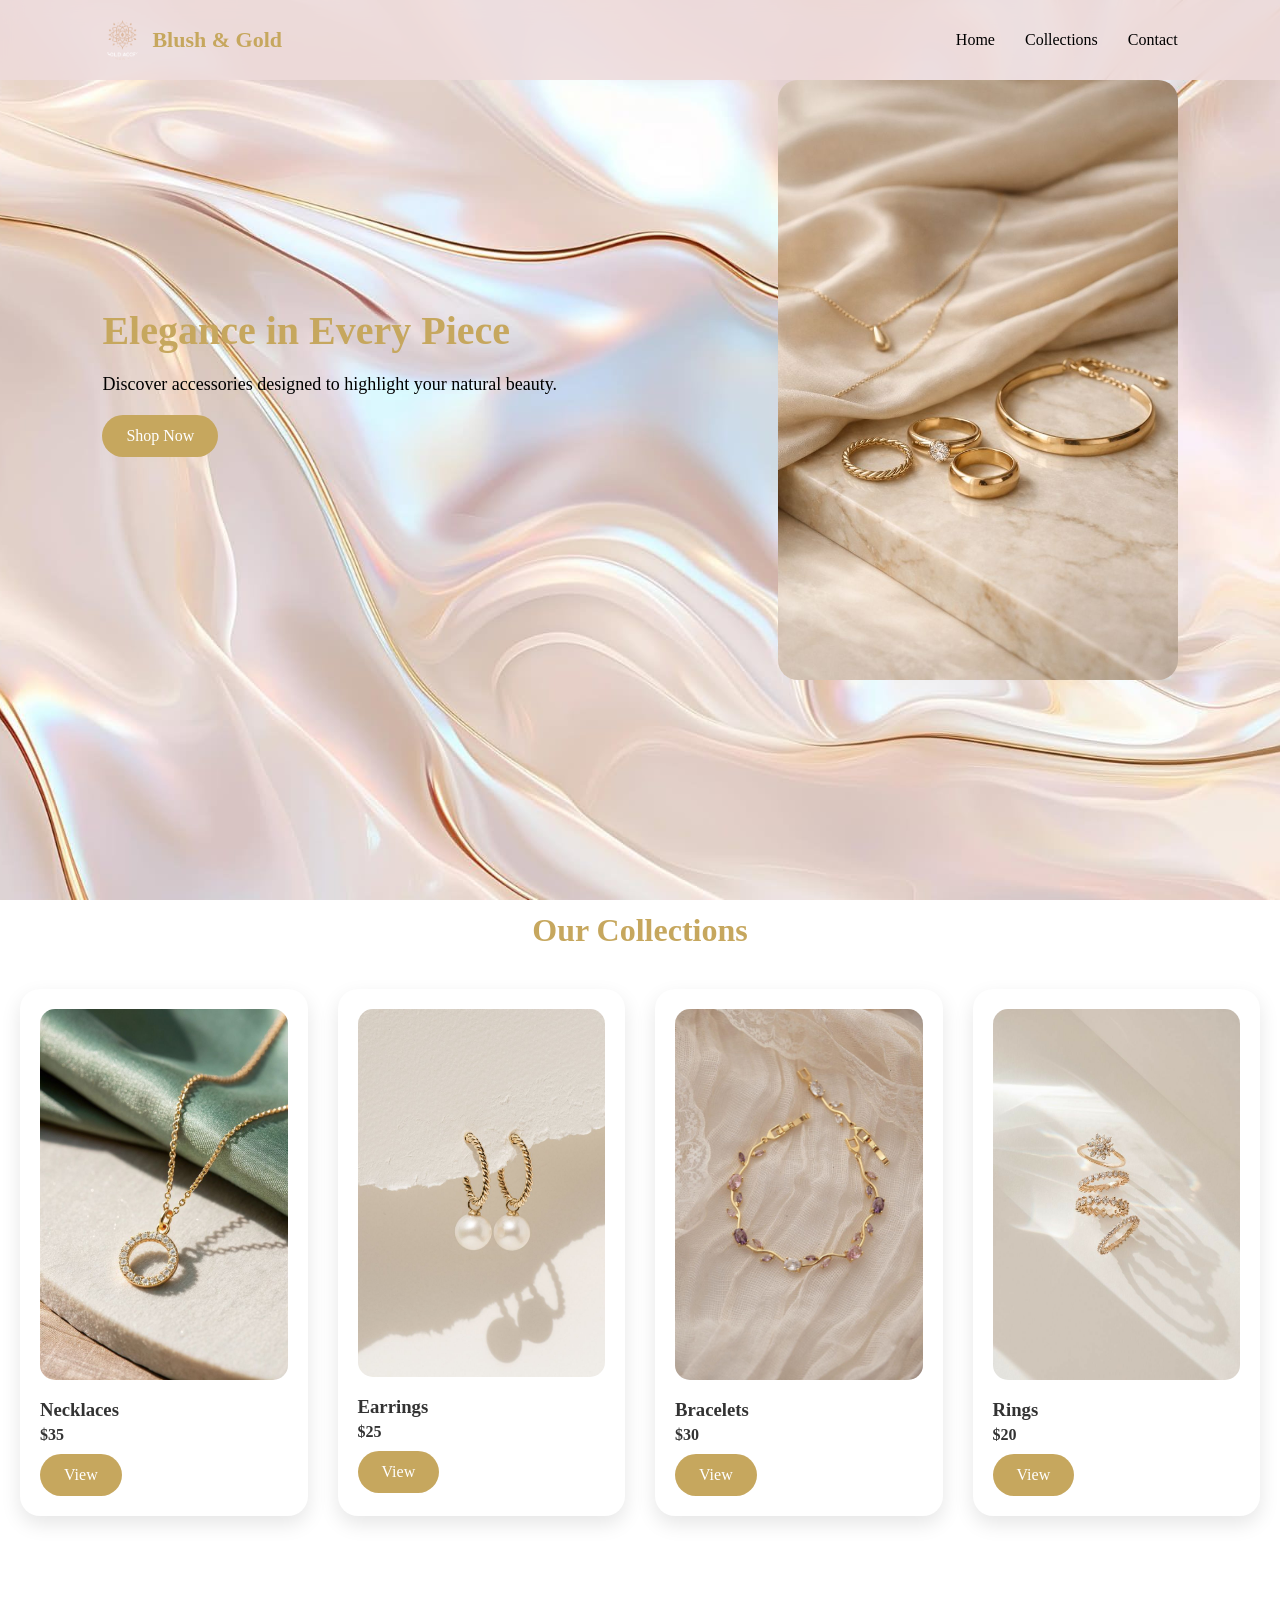
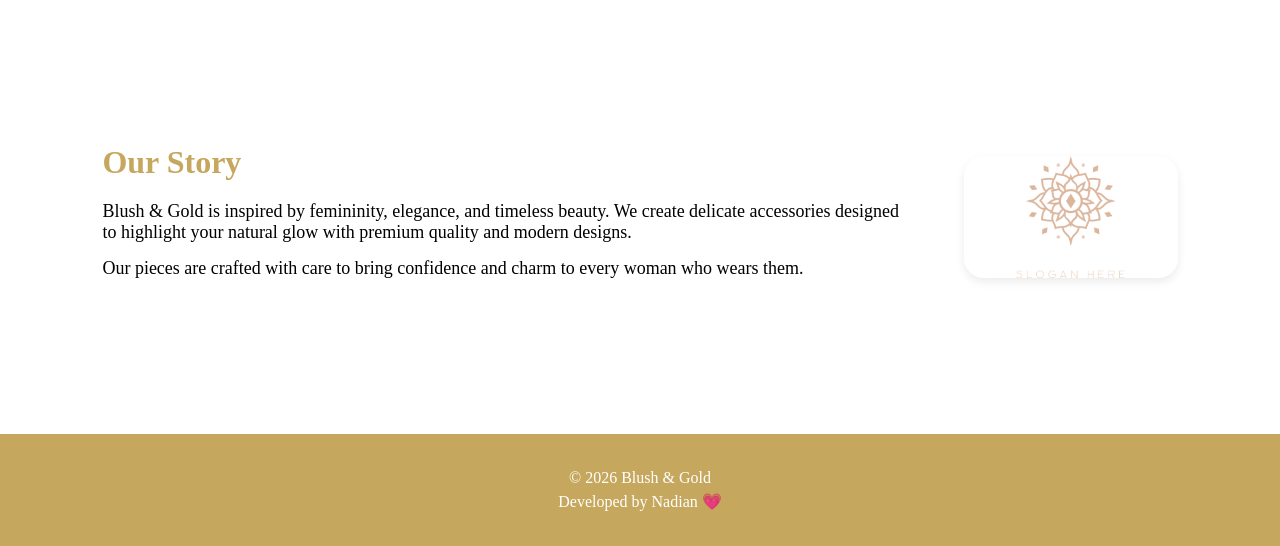
==== index.html @ c76f6188 "first commit" ====
<!DOCTYPE html>
<html lang="en">

<head>
    <meta charset="UTF-8">
    <meta name="viewport" content="width=device-width, initial-scale=1.0">
    <title>Blush & Gold</title>

    <!-- Global CSS -->
    <link rel="stylesheet" href="css/global.css">

    <!-- Home CSS -->
    <link rel="stylesheet" href="css/home.css">
</head>

<body>

    <!-- ===== Navbar ===== -->
    <header>
        <nav class="navbar">
            <div class="logo-container">
                <img src="images/logo.png" alt="Logo" class="logo-img">
                <h1 class="logo">Blush & Gold</h1>
            </div>
            <ul class="nav-links">
                <li><a href="index.html">Home</a></li>
                <li><a href="#">Collections</a></li>
                <li><a href="contact/contact.html">Contact</a></li>
            </ul>
        </nav>
    </header>

    <!-- ===== Hero Section ===== -->
    <section class="hero">
        <div class="hero-text">
            <h2>Elegance in Every Piece</h2>
            <p>Discover accessories designed to highlight your natural beauty.</p>
            <a href="#" class="btn">Shop Now</a>
        </div>

        <div class="hero-image">
            <img src="images/hero.jpg" alt="Accessories">
        </div>
    </section>

    <!-- ===== Collections Section ===== -->
    <section class="collections">
        <h2>Our Collections</h2>

        <div class="collection-grid">

            <div class="card">
                <img src="images/necklace.jpg" alt="">
                <h3>Necklaces</h3>
                <p>$35</p>
                <a href="#" class="btn">View</a>
            </div>

            <div class="card">
                <img src="images/earrings.jpg" alt="">
                <h3>Earrings</h3>
                <p>$25</p>
                <a href="#" class="btn">View</a>
            </div>

            <div class="card">
                <img src="images/bracelet.jpg" alt="">
                <h3>Bracelets</h3>
                <p>$30</p>
                <a href="#" class="btn">View</a>
            </div>

            <div class="card">
                <img src="images/ring.jpg" alt="">
                <h3>Rings</h3>
                <p>$20</p>
                <a href="#" class="btn">View</a>
            </div>

        </div>
    </section>



    <!-- ===== ABOUT SECTION ===== -->
    <section class="about">
        <div class="about-text">
            <h2>Our Story</h2>
            <p>
                Blush & Gold is inspired by femininity, elegance, and timeless beauty.
                We create delicate accessories designed to highlight your natural glow
                with premium quality and modern designs.
            </p>
            <p>
                Our pieces are crafted with care to bring confidence and charm to
                every woman who wears them.
            </p>
        </div>

        <div class="about-image">
            <img src="images/logo.png" alt="About Image">
        </div>
    </section>

    <!-- ===== FOOTER ===== -->
    <footer class="footer">
        <p>© 2026 Blush & Gold</p>
        <p>Developed by Nadian 💗</p>
    </footer>
</body>

</html>
---- css/global.css ----
/* ===== RESET ===== */
* {
    margin: 0;
    padding: 0;
    box-sizing: border-box;
}

body {
    height: 100vh;
    margin: 0;

    background: url("../images/background.jpg") center/cover no-repeat fixed;
}

/* ===== LINKS ===== */
a {
    text-decoration: none;
    color: inherit;
}

/* ===== BUTTON STYLE ===== */
.btn {
    display: inline-block;
    padding: 12px 24px;
    background-color: #C6A75E; /* ذهبي */
    color: white;
    border-radius: 30px;
    transition: 0.3s ease;
}

.btn:hover {
    background-color: #a88745;
    transform: translateY(-3px);
}
---- css/home.css ----
/* ===== NAVBAR ===== */
.navbar {
    display: flex;
    justify-content: space-between;
    align-items: center;
    padding: 20px 8%;

    background-color: rgba(238, 219, 219, 0.85); 
    /* 🔥 أبيض شفاف يخليه واضح وفخم */

    backdrop-filter: blur(10px); 
    /* ✨ يعطي تأثير زجاجي جميل */

    position: fixed;
    width: 100%;
    top: 0;
    left: 0;

    z-index: 1000;
}

/* ===== LOGO STYLE ===== */
.logo-container {
    display: flex;
    align-items: center;
    gap: 10px;
}

.logo-img {
    width: 40px;
    height: 40px;
    border-radius: 50%; /* إذا اللوجو دائري */
    object-fit: cover;
}
.logo {
    font-size: 22px;
    font-weight: bold;
    color: #C6A75E;
}

.hero-logo {
    width: 200px;
    background-color: #FFD700;
    padding: 20px;
    border-radius: 15px;
}

.nav-links {
    list-style: none;
    display: flex;
    gap: 30px;
}

.nav-links li a {
    font-weight: 500;
    transition: 0.3s;
}

.nav-links li a:hover {
    color: #C6A75E;
}
/* ===== HERO SECTION ===== */
.hero {
    display: flex;
    align-items: center;
    justify-content: space-between;
    padding: 80px 8%;
background-size: cover;
background-position: center;
background-repeat: no-repeat;
position: relative;
    gap: 40px;
}

.hero-text h2 {
    font-size: 40px;
    color: #C6A75E;
}

.hero-text p {
    margin: 20px 0;
    font-size: 18px;
}

.hero-image img {
    width: 400px;
    max-width: 100%;
    border-radius: 20px;
}
/* ===== COLLECTIONS SECTION ===== */
.collections {
    min-height: 100vh;   /* 🔥 يخلي القسم ياخد شاشة كاملة */
    display: flex;
    flex-direction: column;
    justify-content: center;
    align-items: center;
    
    background-size: cover;      /* الصورة تغطي الشاشة */
    background-position: center;  /* تتركز بالنص */
    background-repeat: no-repeat; /* ❌ يمنع التكرار */
    
    position: relative;
    color: white;
}

.collections h2 {
    font-size: 32px;
    margin-bottom: 40px;
    color: #C6A75E;
}

.collection-grid {
    display: grid;
    grid-template-columns: repeat(auto-fit, minmax(220px, 1fr));
    gap: 30px;
}

/* ===== CARD DESIGN ===== */
.card {
    background-color: white;   /* 🔥 يخلي الكرت واضح */
    color: #333;               /* 🔥 يخلي النص غامق وواضح */
    padding: 20px;
    border-radius: 20px;
    box-shadow: 0 8px 20px rgba(0,0,0,0.1);
    position: relative;
    z-index: 2;                /* 🔥 يخليه فوق الخلفية */
}

.card:hover {
    transform: translateY(-8px);
}

.card img {
    width: 100%;
    border-radius: 15px;
}

.card h3 {
    margin: 15px 0 5px;
}

.card p {
    margin-bottom: 10px;
    font-weight: bold;
}

/* ===== FOOTER ===== */
.footer {
    background-color: #C6A75E;
    color: white;
    text-align: center;
    padding: 30px 8%;
    margin-top: 60px;
}

.footer p {
    margin: 5px 0;
}

/* ===== ABOUT SECTION ===== */
.about {
    display: flex;
    align-items: center;
    justify-content: space-between;
    padding: 80px 8%;
    gap: 50px;
    background-size: cover;
    background-position: center;
    background-repeat: no-repeat;
    position: relative;
}

.about-text h2 {
    font-size: 32px;
    color: #C6A75E;
    margin-bottom: 20px;
}

.about-text p {
    margin-bottom: 15px;
    font-size: 18px;
}

.about-image img {
    width: 350px;
    max-width: 100%;
    border-radius: 20px;
    box-shadow: 0 4px 10px rgba(0,0,0,0.08);
}



/* ===== CONTACT PAGE ===== */

.contact-section {
    min-height: 100vh;
    padding: 150px 8% 80px; /* مهم بسبب navbar */
    text-align: center;
}

.contact-section h2 {
    font-size: 32px;
    margin-bottom: 10px;
    color: #C6A75E;
}

.contact-form {
    max-width: 500px;
    margin: 40px auto;
    display: flex;
    flex-direction: column;
    gap: 15px;
}

.contact-form input,
.contact-form textarea {
    padding: 12px;
    border-radius: 10px;
    border: 1px solid #ddd;
}

.contact-form button {
    padding: 12px;
    border: none;
    background-color: #C6A75E;
    color: white;
    border-radius: 10px;
    cursor: pointer;
    transition: 0.3s;
}

.contact-form button:hover {
    background-color: #a88745;
}
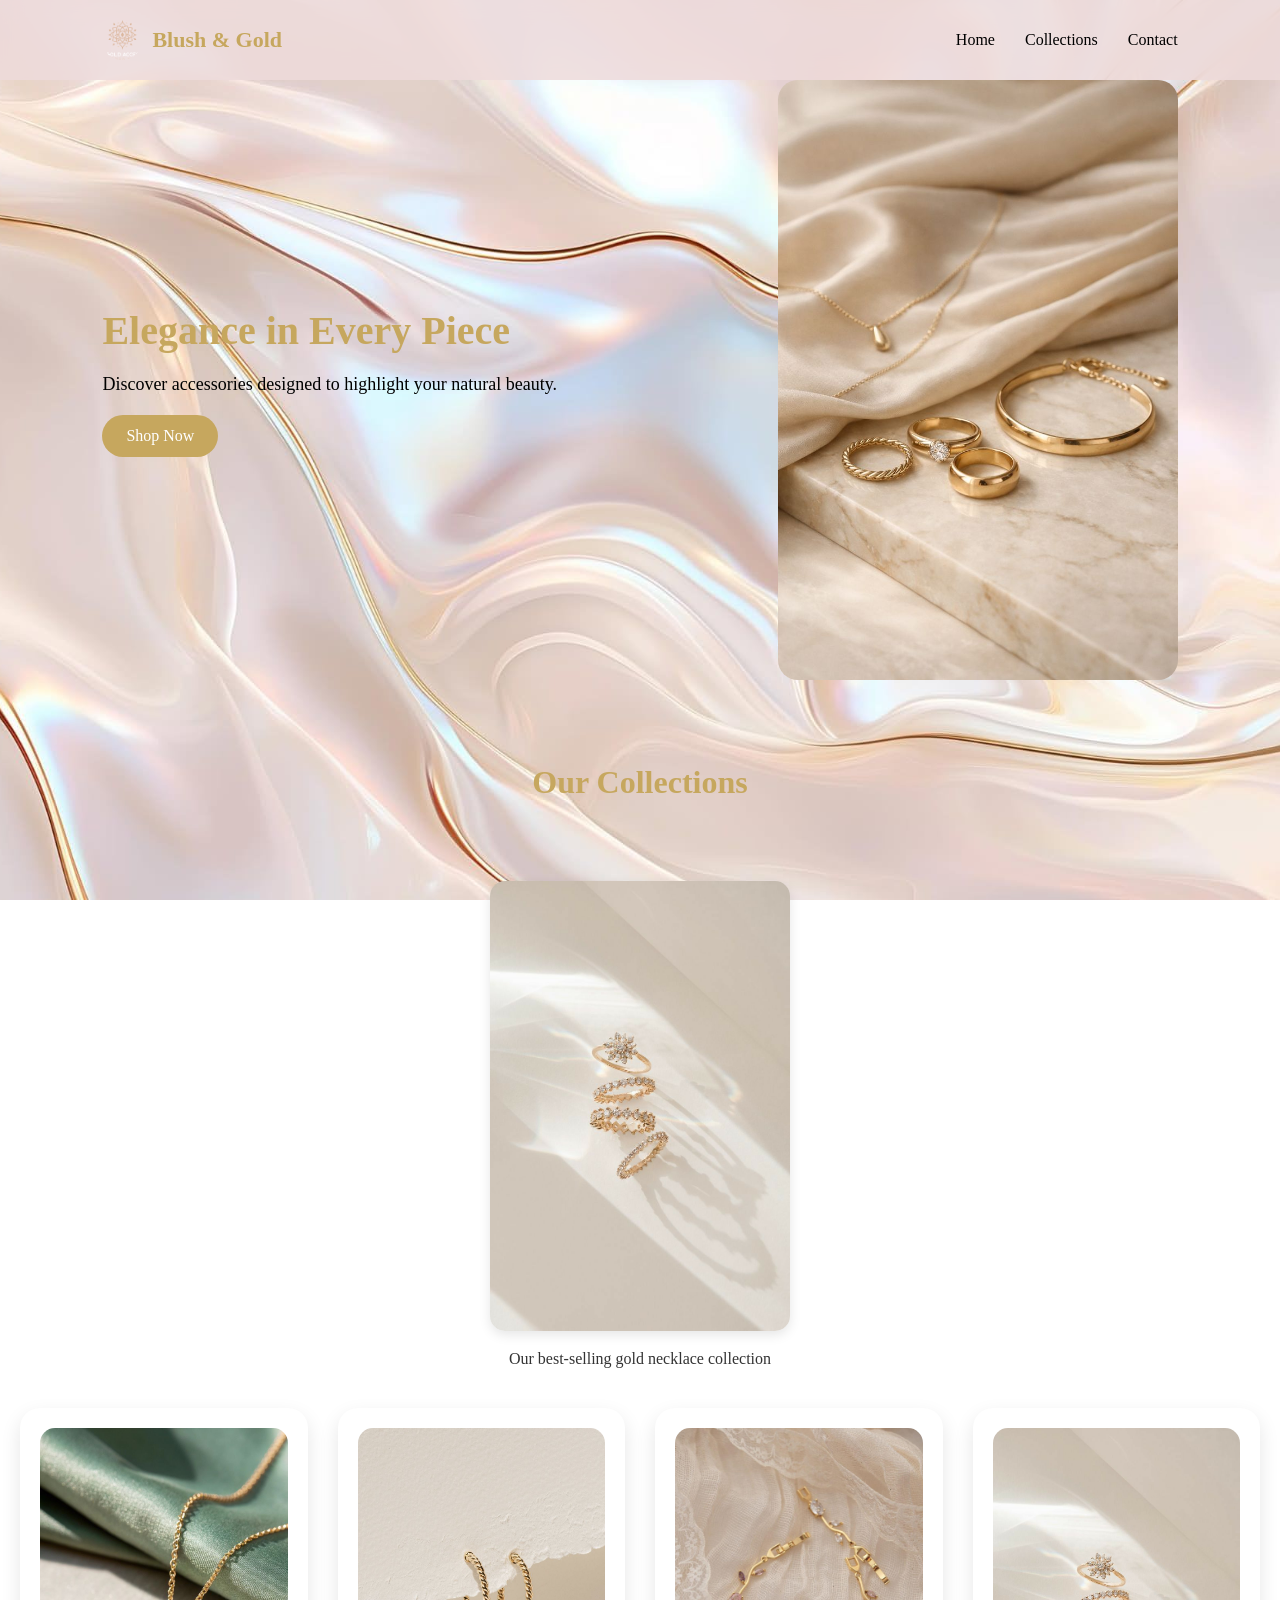
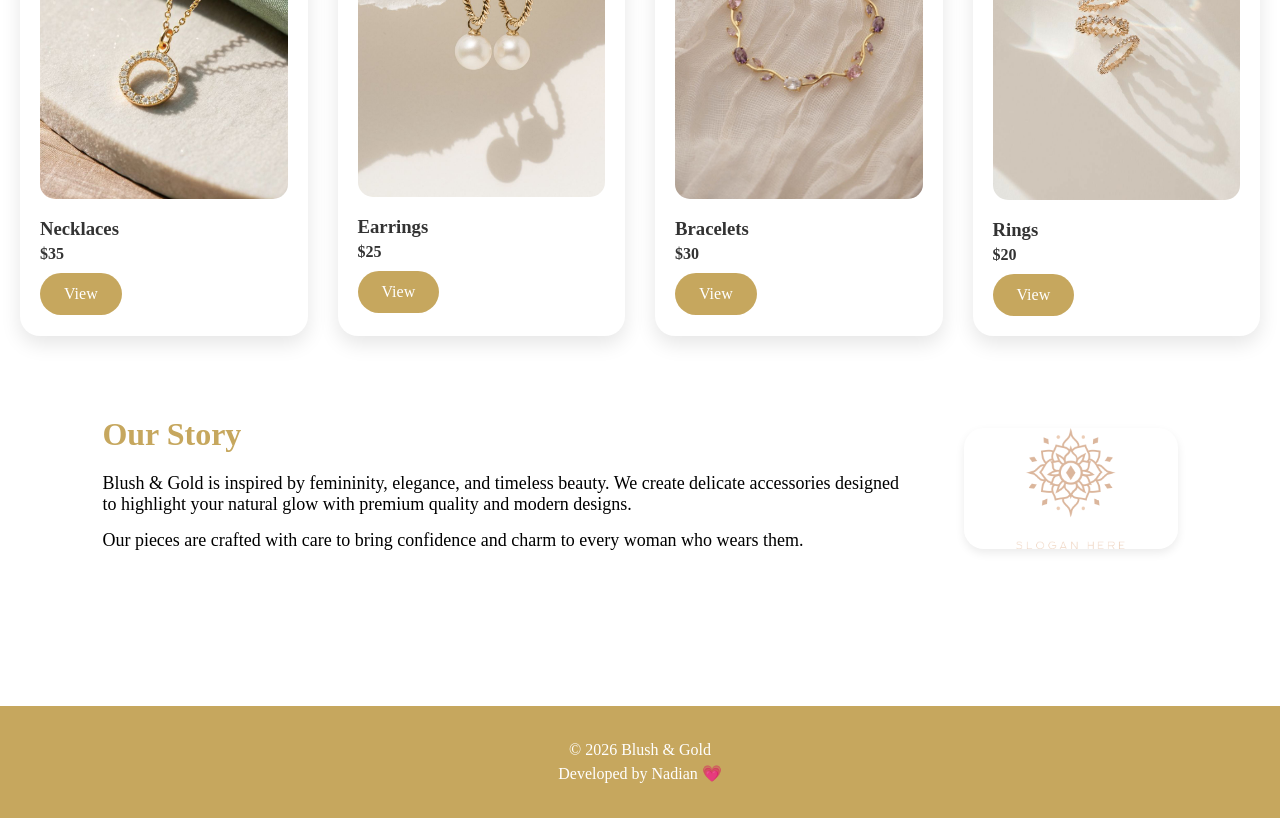
==== commit 69a4d6c1: "reorganized project structure" ====
--- a/index.html
+++ b/index.html
@@ -4,6 +4,7 @@
 <head>
     <meta charset="UTF-8">
     <meta name="viewport" content="width=device-width, initial-scale=1.0">
+    <meta name="description" content="Blush & Gold jewelry store offering elegant necklaces, earrings, bracelets and rings.">
     <title>Blush & Gold</title>
 
     <!-- Global CSS -->
@@ -25,7 +26,7 @@
             <ul class="nav-links">
                 <li><a href="index.html">Home</a></li>
                 <li><a href="#">Collections</a></li>
-                <li><a href="contact/contact.html">Contact</a></li>
+                <li><a href="pages/contact.html">Contact</a></li>
             </ul>
         </nav>
     </header>
@@ -46,32 +47,40 @@
     <!-- ===== Collections Section ===== -->
     <section class="collections">
         <h2>Our Collections</h2>
+<figure class="featured-product">
+    <img src="images/ring.jpg" 
+         alt="Gold necklace on display"
+         class="featured-image">
 
+    <figcaption class="featured-caption">
+        Our best-selling gold necklace collection
+    </figcaption>
+</figure>
         <div class="collection-grid">
 
             <div class="card">
-                <img src="images/necklace.jpg" alt="">
+                <img src="images/necklace.jpg" alt="Gold necklace">
                 <h3>Necklaces</h3>
                 <p>$35</p>
                 <a href="#" class="btn">View</a>
             </div>
 
             <div class="card">
-                <img src="images/earrings.jpg" alt="">
+                <img src="images/earrings.jpg" alt="Elegant earrings">
                 <h3>Earrings</h3>
                 <p>$25</p>
                 <a href="#" class="btn">View</a>
             </div>
 
             <div class="card">
-                <img src="images/bracelet.jpg" alt="">
+                <img src="images/bracelet.jpg" alt="Gold bracelet">
                 <h3>Bracelets</h3>
                 <p>$30</p>
                 <a href="#" class="btn">View</a>
             </div>
 
             <div class="card">
-                <img src="images/ring.jpg" alt="">
+                <img src="images/ring.jpg" alt="Minimal gold ring">
                 <h3>Rings</h3>
                 <p>$20</p>
                 <a href="#" class="btn">View</a>
--- a/css/global.css
+++ b/css/global.css
@@ -1,15 +1,16 @@
 /* ===== RESET ===== */
+
 * {
     margin: 0;
     padding: 0;
     box-sizing: border-box;
 }
-
 body {
-    height: 100vh;
+    min-height: 100vh;
     margin: 0;
-
     background: url("../images/background.jpg") center/cover no-repeat fixed;
+    display: flex;
+    flex-direction: column;
 }
 
 /* ===== LINKS ===== */
--- a/css/home.css
+++ b/css/home.css
@@ -188,47 +188,40 @@
     box-shadow: 0 4px 10px rgba(0,0,0,0.08);
 }
 
-
-
-/* ===== CONTACT PAGE ===== */
-
-.contact-section {
-    min-height: 100vh;
-    padding: 150px 8% 80px; /* مهم بسبب navbar */
+@media (max-width: 768px) {
+
+    .hero {
+        flex-direction: column;
+        text-align: center;
+    }
+
+    .collection-grid {
+        grid-template-columns: 1fr;
+    }
+
+    .about {
+        flex-direction: column;
+        text-align: center;
+    }
+
+}
+
+.featured-product {
     text-align: center;
-}
-
-.contact-section h2 {
-    font-size: 32px;
-    margin-bottom: 10px;
-    color: #C6A75E;
-}
-
-.contact-form {
-    max-width: 500px;
-    margin: 40px auto;
-    display: flex;
-    flex-direction: column;
-    gap: 15px;
-}
-
-.contact-form input,
-.contact-form textarea {
-    padding: 12px;
-    border-radius: 10px;
-    border: 1px solid #ddd;
-}
-
-.contact-form button {
-    padding: 12px;
-    border: none;
-    background-color: #C6A75E;
-    color: white;
-    border-radius: 10px;
-    cursor: pointer;
-    transition: 0.3s;
-}
-
-.contact-form button:hover {
-    background-color: #a88745;
-}+    margin: 40px 0;
+}
+
+.featured-image {
+    width: 300px;
+    max-width: 100%;
+    border-radius: 15px;
+    box-shadow: 0 4px 12px rgba(0,0,0,0.1);
+}
+
+.featured-caption {
+    margin-top: 15px;
+    font-size: 16px;
+    color: #333;
+    font-weight: 500;
+}
+
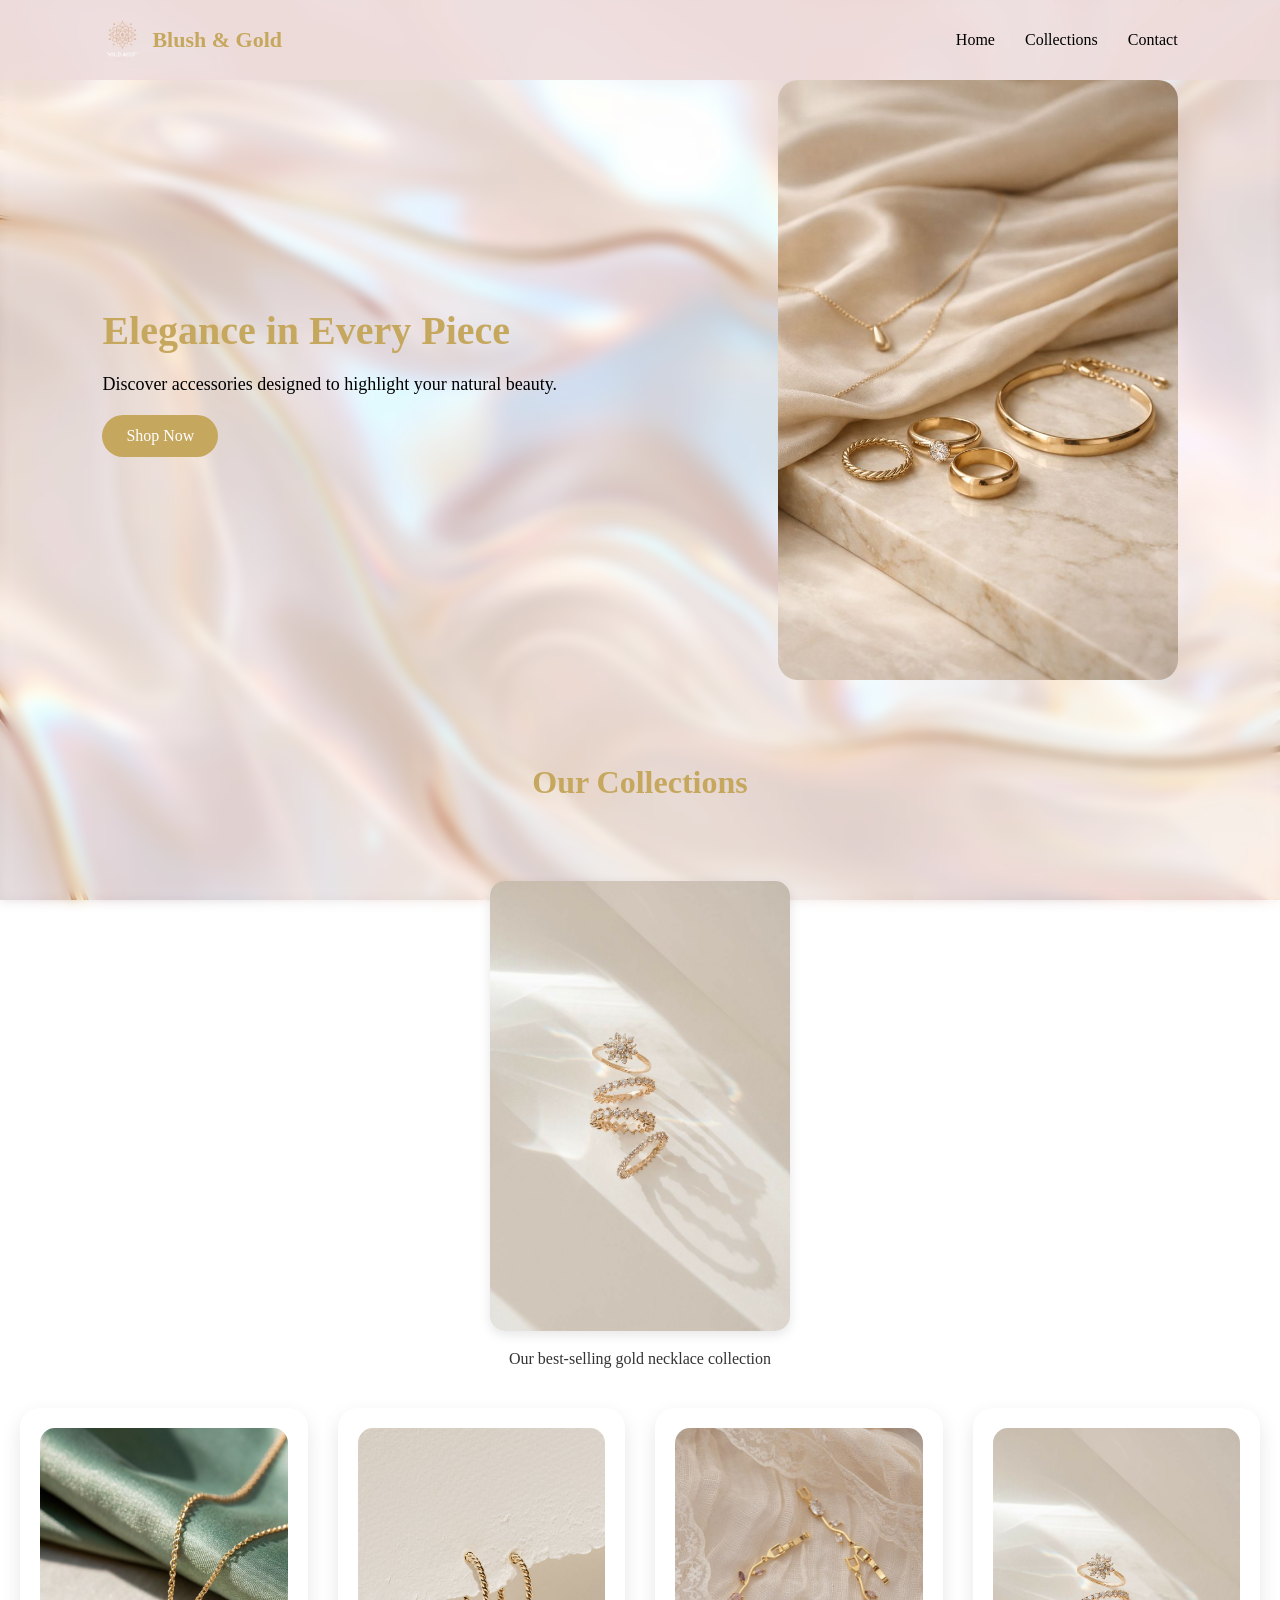
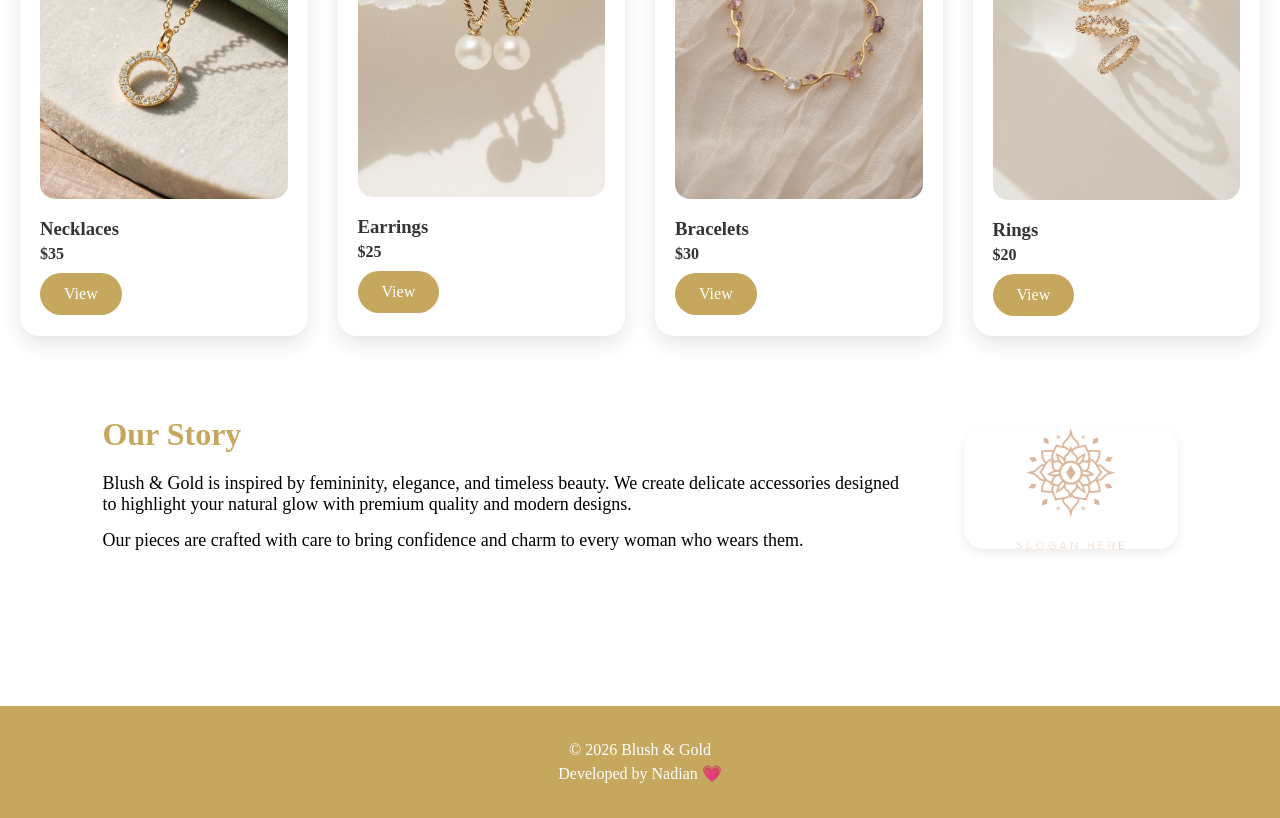
==== commit a876f9fc: "describe what you changed" ====
--- a/index.html
+++ b/index.html
@@ -15,7 +15,7 @@
 </head>
 
 <body>
-
+<div class="background-blur"></div>
     <!-- ===== Navbar ===== -->
     <header>
         <nav class="navbar">
--- a/css/global.css
+++ b/css/global.css
@@ -32,4 +32,18 @@
 .btn:hover {
     background-color: #a88745;
     transform: translateY(-3px);
+}
+
+.background-blur {
+    position: fixed;
+    inset: 0;
+    background: url("../images/background.jpg") center/cover no-repeat;
+    filter: blur(6px);
+    z-index: -1;
+}
+.background-blur::after {
+    content: "";
+    position: absolute;
+    inset: 0;
+    background: rgba(255, 255, 255, 0.2);
 }
